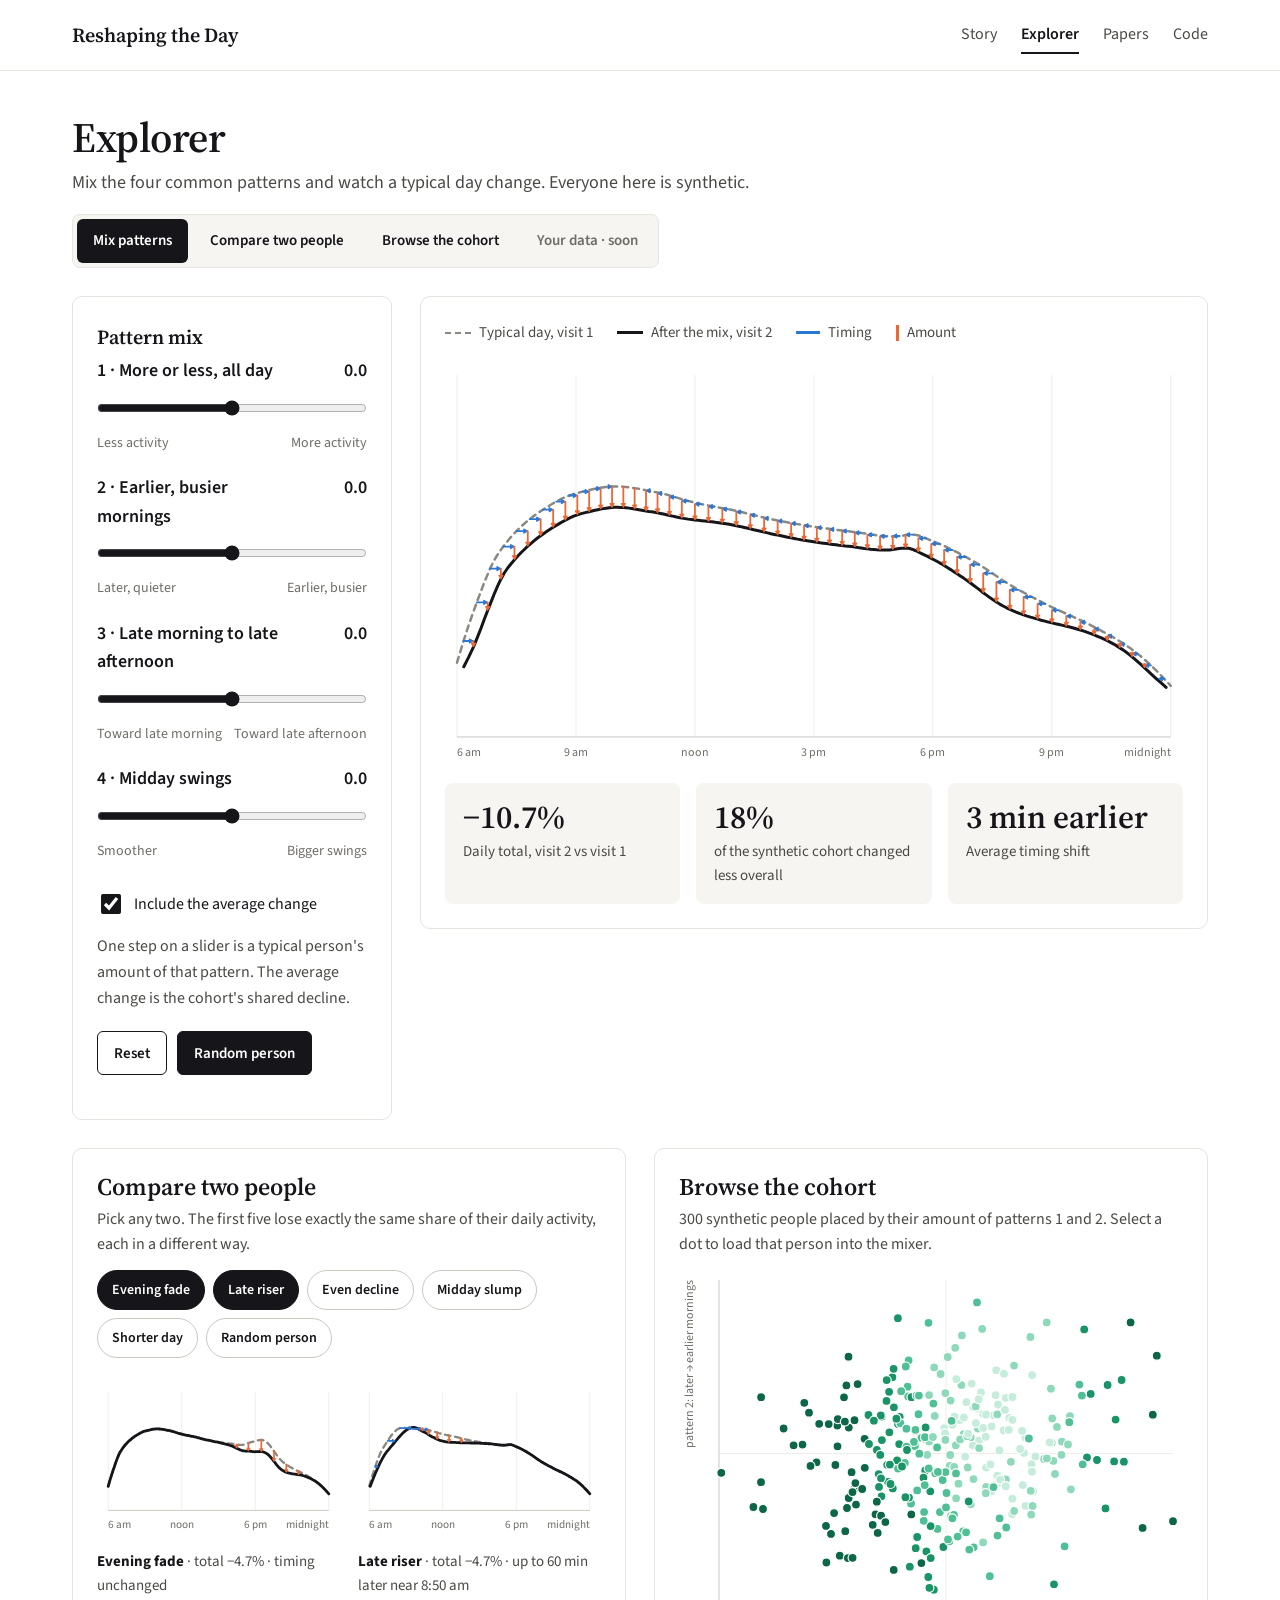
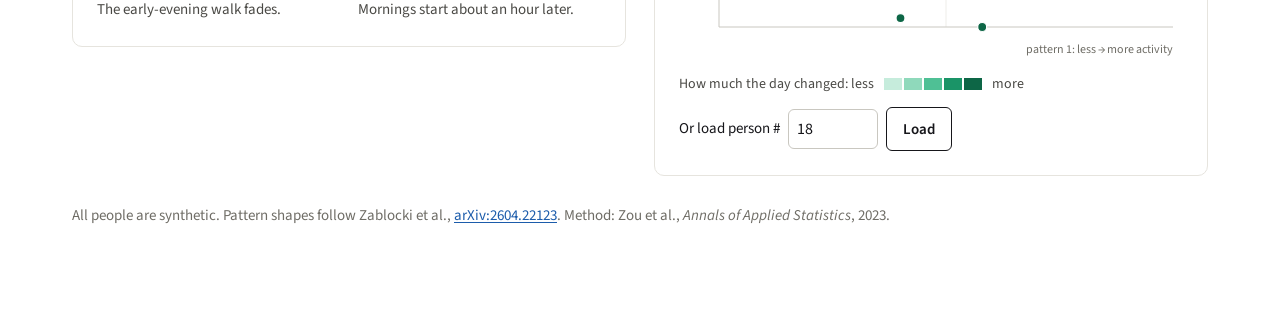
==== explorer.html @ 2de6e2a2 "First version of Reshaping the Day Story page (three ideas: timing vs amount, shared patterns, link " ====
<!doctype html>
<html lang="en">
<head>
<meta charset="utf-8">
<meta name="viewport" content="width=device-width, initial-scale=1, viewport-fit=cover">
<meta name="claude:viewport-fit-sides" content="cover">
<title>Explorer · Reshaping the Day</title>
<meta name="description" content="Mix the common patterns of change in daily activity and watch a typical day reshape.">
<link rel="preconnect" href="https://fonts.googleapis.com">
<link rel="preconnect" href="https://fonts.gstatic.com" crossorigin>
<link rel="stylesheet" href="https://fonts.googleapis.com/css2?family=Source+Serif+4:opsz,wght@8..60,400;8..60,600&family=Source+Sans+3:wght@400;600&display=swap">
<link rel="stylesheet" href="assets/css/site.css">
<script src="assets/js/engine.js" defer></script>
<script src="assets/js/charts.js" defer></script>
<script src="assets/js/explorer.js" defer></script>
</head>
<body>
<a class="skip" href="#main">Skip to content</a>
<header class="site-header">
  <nav class="wrap site-nav" aria-label="Main">
    <a class="wordmark" href="index.html">Reshaping the Day</a>
    <div class="nav-links">
      <a href="index.html">Story</a>
      <a href="explorer.html" aria-current="page">Explorer</a>
      <a href="index.html#papers">Papers</a>
      <a href="https://github.com/jingjingz/PA_change">Code</a>
    </div>
  </nav>
</header>

<main id="main" class="wrap" style="padding-top: 44px; padding-bottom: 72px">
  <div style="display: flex; flex-wrap: wrap; justify-content: space-between; align-items: flex-end; gap: 16px">
    <div style="min-width: 0">
      <h1 style="font-size: clamp(34px, 4vw, 42px)">Explorer</h1>
      <p class="body" style="margin: 10px 0 0">Mix the four common patterns and watch a typical day change. Everyone here is synthetic.</p>
    </div>
    <nav class="tabs" aria-label="Explorer sections">
      <a href="#mix" aria-current="true">Mix patterns</a>
      <a href="#compare">Compare two people</a>
      <a href="#cohort">Browse the cohort</a>
      <span class="soon">Your data · soon</span>
    </nav>
  </div>

  <section id="mix" class="explorer-row" aria-label="Mix patterns">
    <form class="card controls" id="mixer" onsubmit="return false">
      <fieldset>
        <legend>Pattern mix</legend>
        <div class="slider">
          <div class="slider-head"><label for="p1">1 · More or less, all day</label><output for="p1" id="o1">0.0</output></div>
          <input id="p1" type="range" min="-3" max="3" step="0.1" value="0">
          <div class="ends" aria-hidden="true"><span>Less activity</span><span>More activity</span></div>
        </div>
        <div class="slider">
          <div class="slider-head"><label for="p2">2 · Earlier, busier mornings</label><output for="p2" id="o2">0.0</output></div>
          <input id="p2" type="range" min="-3" max="3" step="0.1" value="0">
          <div class="ends" aria-hidden="true"><span>Later, quieter</span><span>Earlier, busier</span></div>
        </div>
        <div class="slider">
          <div class="slider-head"><label for="p3">3 · Late morning to late afternoon</label><output for="p3" id="o3">0.0</output></div>
          <input id="p3" type="range" min="-3" max="3" step="0.1" value="0">
          <div class="ends" aria-hidden="true"><span>Toward late morning</span><span>Toward late afternoon</span></div>
        </div>
        <div class="slider">
          <div class="slider-head"><label for="p4">4 · Midday swings</label><output for="p4" id="o4">0.0</output></div>
          <input id="p4" type="range" min="-3" max="3" step="0.1" value="0">
          <div class="ends" aria-hidden="true"><span>Smoother</span><span>Bigger swings</span></div>
        </div>
      </fieldset>
      <label class="check"><input type="checkbox" id="avg" checked>Include the average change</label>
      <p class="small" style="margin: -12px 0 0">One step on a slider is a typical person's amount of that pattern. The average change is the cohort's shared decline.</p>
      <div style="display: flex; gap: 10px; flex-wrap: wrap">
        <button type="button" class="btn btn-small" id="reset">Reset</button>
        <button type="button" class="btn btn-small btn-primary" id="random">Random person</button>
      </div>
      <p class="small" id="loaded" aria-live="polite" style="margin: 0"></p>
    </form>

    <section class="card result" aria-label="Result">
      <ul class="legend" style="margin: 0">
        <li><span class="sw sw-v1" aria-hidden="true"></span>Typical day, visit 1</li>
        <li><span class="sw sw-v2" aria-hidden="true"></span>After the mix, visit 2</li>
        <li><span class="sw sw-timing" aria-hidden="true"></span>Timing</li>
        <li><span class="sw sw-amount" aria-hidden="true"></span>Amount</li>
      </ul>
      <div id="mix-chart"></div>
      <div class="stats" aria-live="polite">
        <div class="stat"><div class="v" id="s-total">0%</div><div class="k">Daily total, visit 2 vs visit 1</div></div>
        <div class="stat"><div class="v" id="s-energy">–</div><div class="k" id="s-energy-k">How much the day changed</div></div>
        <div class="stat"><div class="v" id="s-shift">–</div><div class="k">Average timing shift</div></div>
      </div>
    </section>
  </section>

  <div class="explorer-row">
    <section id="compare" class="card" style="flex: 1 1 460px; min-width: 0" aria-labelledby="compare-title">
      <h2 id="compare-title" style="font-size: 24px">Compare two people</h2>
      <p class="small" style="margin: 6px 0 0">Pick any two. The first five lose exactly the same share of their daily activity, each in a different way.</p>
      <div class="chips" id="chips" role="group" aria-label="People to compare"></div>
      <div class="compare-grid" id="compare-grid"></div>
    </section>

    <section id="cohort" class="card" style="flex: 1 1 460px; min-width: 0" aria-labelledby="cohort-title">
      <h2 id="cohort-title" style="font-size: 24px">Browse the cohort</h2>
      <p class="small" style="margin: 6px 0 12px">300 synthetic people placed by their amount of patterns 1 and 2. Select a dot to load that person into the mixer.</p>
      <div id="scatter"></div>
      <div class="scale" aria-hidden="true">
        <span>How much the day changed: less</span>
        <span style="display: flex; gap: 2px"><span class="s" style="background: var(--change-1)"></span><span class="s" style="background: var(--change-2)"></span><span class="s" style="background: var(--change-3)"></span><span class="s" style="background: var(--change-4)"></span><span class="s" style="background: var(--change-5)"></span></span>
        <span>more</span>
      </div>
      <form class="pick" id="pick" onsubmit="return false">
        <label for="pick-id">Or load person #</label>
        <input id="pick-id" type="number" min="1" max="300" value="18" inputmode="numeric">
        <button type="submit" class="btn btn-small">Load</button>
      </form>
    </section>
  </div>

  <p class="small" style="margin-top: 28px">All people are synthetic. Pattern shapes follow Zablocki et al., <a href="https://arxiv.org/abs/2604.22123">arXiv:2604.22123</a>. Method: Zou et al., <em>Annals of Applied Statistics</em>, 2023.</p>
</main>
</body>
</html>
---- assets/css/site.css ----
/* Reshaping the Day: Journal style. Tokens mirror the "Reshaping the Day — Journal" design system. */
:root {
  color-scheme: light;
  --ground: #ffffff;
  --panel: #f6f5f2;
  --ink: #16161a;
  --ink-secondary: #4a4945;
  --ink-muted: #6f6d66;
  --hairline: #e6e4de;
  --gridline: #eeede9;
  --axis: #c9c7c0;
  --visit-1: #8a8880;
  --visit-2: var(--ink);
  --push: #55545a;
  --timing: #2a78d6;
  --amount: #eb6834;
  --change-1: #c6ecdc; --change-2: #8fd9bb; --change-3: #4fc095; --change-4: #1a9467; --change-5: #0d6646;
  --link: #1c5cab;
  --link-hover: #104281;
  --band-dark: #16161a;
  --band-ink: #f2f1ee;
  --band-muted: #b9b7b0;
  --band-line: #3a3a3e;
  --band-text: #d9d7d1;
  --band-link: #b7d3f6;
  --font-serif: "Source Serif 4", Georgia, serif;
  --font-sans: "Source Sans 3", system-ui, -apple-system, "Segoe UI", sans-serif;
  --radius-sm: 6px;
  --radius-md: 10px;
  --gutter: 32px;
}
@media (prefers-color-scheme: dark) {
  :root:not([data-theme="light"]) {
    color-scheme: dark;
    --ground: #121214; --panel: #1c1c1f; --ink: #f2f1ee; --ink-secondary: #c9c7c0; --ink-muted: #9a988f;
    --hairline: #2e2e32; --gridline: #26262a; --axis: #3a3a3e; --visit-1: #8f8d86; --push: #b4b2ab;
    --timing: #3987e5; --amount: #d95926;
    --change-1: #0f3d2c; --change-2: #146b4c; --change-3: #1a9467; --change-4: #4fc095; --change-5: #8fd9bb;
    --link: #86b6ef; --link-hover: #b7d3f6; --band-dark: #1c1c1f;
  }
}
:root[data-theme="dark"] {
  color-scheme: dark;
  --ground: #121214; --panel: #1c1c1f; --ink: #f2f1ee; --ink-secondary: #c9c7c0; --ink-muted: #9a988f;
  --hairline: #2e2e32; --gridline: #26262a; --axis: #3a3a3e; --visit-1: #8f8d86; --push: #b4b2ab;
  --timing: #3987e5; --amount: #d95926;
  --change-1: #0f3d2c; --change-2: #146b4c; --change-3: #1a9467; --change-4: #4fc095; --change-5: #8fd9bb;
  --link: #86b6ef; --link-hover: #b7d3f6; --band-dark: #1c1c1f;
}

* { box-sizing: border-box; }
html { -webkit-text-size-adjust: 100%; }
body {
  margin: 0; background: var(--ground); color: var(--ink);
  font-family: var(--font-sans); font-size: 18px; line-height: 1.6;
}
a { color: var(--link); text-underline-offset: 2px; }
a:hover { color: var(--link-hover); }
:focus-visible { outline: 3px solid var(--timing); outline-offset: 2px; border-radius: 2px; }
img, svg { display: block; max-width: 100%; }
.wrap { max-width: 1200px; margin: 0 auto; padding-left: max(var(--gutter), env(safe-area-inset-left, 0px)); padding-right: max(var(--gutter), env(safe-area-inset-right, 0px)); }
.skip { position: absolute; left: -9999px; }
.skip:focus { left: 16px; top: 12px; background: var(--ground); padding: 8px 12px; z-index: 10; }

/* ---------------- header */
.site-header { border-bottom: 1px solid var(--hairline); }
.site-nav { display: flex; flex-wrap: wrap; align-items: center; justify-content: space-between; gap: 12px 24px; padding-top: 16px; padding-bottom: 16px; }
.wordmark { font-family: var(--font-serif); font-weight: 600; font-size: 20px; color: var(--ink); text-decoration: none; }
.nav-links { display: flex; flex-wrap: wrap; gap: 4px 24px; font-size: 16px; }
.nav-links a { color: var(--ink-secondary); text-decoration: none; padding: 6px 0; }
.nav-links a[aria-current="page"] { color: var(--ink); font-weight: 600; box-shadow: inset 0 -2px 0 var(--ink); }
.nav-links a:hover { color: var(--ink); }

/* ---------------- type */
.kicker { margin: 0 0 12px; font-size: 14px; line-height: 20px; letter-spacing: 0.12em; text-transform: uppercase; color: var(--ink-muted); font-weight: 600; }
h1, h2, h3 { font-family: var(--font-serif); font-weight: 600; margin: 0; }
h1 { font-size: clamp(40px, 6vw, 64px); line-height: 1.06; letter-spacing: -0.01em; }
h2 { font-size: clamp(30px, 4vw, 42px); line-height: 1.15; }
h3 { font-size: 22px; line-height: 1.3; }
.lede { font-size: 21px; line-height: 1.55; color: var(--ink-secondary); max-width: 700px; margin: 22px 0 0; }
.body { color: var(--ink-secondary); max-width: 680px; }
.pull { font-family: var(--font-serif); font-size: 22px; line-height: 1.5; max-width: 700px; margin: 36px 0 0; }
.caption { font-size: 15px; line-height: 1.45; color: var(--ink-muted); margin: 10px 0 0; max-width: 780px; }
.small { font-size: 15px; color: var(--ink-muted); }

/* ---------------- sections */
.hero { padding-top: 64px; padding-bottom: 56px; }
.chapter { padding-top: 80px; padding-bottom: 80px; }
.band { background: var(--panel); border-top: 1px solid var(--hairline); border-bottom: 1px solid var(--hairline); }
.band-dark { background: var(--band-dark); color: var(--band-ink); }
.band-dark .kicker { color: var(--band-muted); }
.band-dark .body, .band-dark p { color: var(--band-text); }
.band-dark a { color: var(--band-link); }
.band-dark .card { border-color: var(--band-line); background: transparent; }
.band-dark .card p { color: var(--band-text); }

/* ---------------- buttons and controls */
.actions { display: flex; flex-wrap: wrap; gap: 14px; margin-top: 32px; }
.btn {
  display: inline-flex; align-items: center; justify-content: center; gap: 8px; min-height: 48px; padding: 0 22px;
  border-radius: var(--radius-sm); font: 600 17px var(--font-sans); text-decoration: none; cursor: pointer;
  border: 1.5px solid var(--ink); background: var(--ground); color: var(--ink);
}
.btn-primary { background: var(--ink); color: var(--ground); }
.btn:hover { filter: brightness(0.94); color: inherit; }
.btn-primary:hover { color: var(--ground); }
.btn-small { min-height: 44px; padding: 0 16px; font-size: 15px; }
.btn-ghost { border-color: var(--hairline); }
.segmented { display: inline-flex; border: 1.5px solid var(--ink); border-radius: var(--radius-sm); overflow: hidden; margin-top: 28px; }
.segmented button {
  min-height: 44px; padding: 0 20px; border: 0; background: var(--ground); color: var(--ink);
  font: 600 16px var(--font-sans); cursor: pointer;
}
.segmented button[aria-pressed="true"] { background: var(--ink); color: var(--ground); }

/* ---------------- legends */
.legend { display: flex; flex-wrap: wrap; gap: 8px 24px; font-size: 15px; color: var(--ink-secondary); margin: 0 0 10px; padding: 0; list-style: none; }
.legend li { display: flex; align-items: center; gap: 8px; }
.sw { display: inline-block; width: 26px; height: 0; }
.sw-v1 { border-top: 2.5px dashed var(--visit-1); }
.sw-v2 { border-top: 3px solid var(--visit-2); }
.sw-push { width: 22px; border-top: 1.5px solid var(--push); }
.sw-typ { border-top: 1.5px solid var(--axis); }
.sw-timing { width: 24px; border-top: 3px solid var(--timing); }
.sw-amount { width: 3px; height: 16px; background: var(--amount); }

/* ---------------- cards and grids */
.card { background: var(--ground); border: 1px solid var(--hairline); border-radius: var(--radius-md); padding: 24px; min-width: 0; }
.grid-2 { display: grid; grid-template-columns: repeat(auto-fit, minmax(min(100%, 440px), 1fr)); gap: 24px; }
.split { display: flex; flex-wrap: wrap; gap: 40px; align-items: flex-start; }
.split > .text { flex: 1 1 340px; min-width: 0; }
.split > .fig { flex: 1.4 1 480px; min-width: 0; margin: 0; }
.card-head { display: flex; justify-content: space-between; align-items: baseline; gap: 12px; flex-wrap: wrap; }
.card-head .share { font-size: 15px; color: var(--ink-muted); white-space: nowrap; }
.card p { margin: 10px 0 0; font-size: 16px; color: var(--ink-secondary); }
.card .sub { margin: 2px 0 10px; font-size: 16px; color: var(--ink-muted); }

/* ---------------- charts */
.chart { position: relative; width: 100%; }
.chart svg { overflow: visible; touch-action: pan-y; }
.chart .grid { stroke: var(--gridline); stroke-width: 1; }
.chart .axis { stroke: var(--axis); stroke-width: 1; }
.chart .tick { fill: var(--ink-muted); font: 12px var(--font-sans); }
.chart .v1 { fill: none; stroke: var(--visit-1); stroke-width: 2.5; stroke-dasharray: 6 5; stroke-linecap: round; }
.chart .v2 { fill: none; stroke: var(--visit-2); stroke-width: 3; stroke-linejoin: round; stroke-linecap: round; }
.chart .typ { fill: none; stroke: var(--axis); stroke-width: 1.5; }
.chart .a-push { stroke: var(--push); fill: var(--push); }
.chart .a-timing { stroke: var(--timing); fill: var(--timing); }
.chart .a-amount { stroke: var(--amount); fill: var(--amount); }
.chart .cross { stroke: var(--ink-muted); stroke-width: 1; stroke-dasharray: 2 3; }
.chart .dot-v1 { fill: var(--ground); stroke: var(--visit-1); stroke-width: 2; }
.chart .dot-v2 { fill: var(--visit-2); stroke: var(--ground); stroke-width: 2; }
.chart .hit { fill: transparent; cursor: crosshair; }
.tooltip {
  position: absolute; pointer-events: none; z-index: 5; min-width: 150px; max-width: 240px;
  background: var(--ground); color: var(--ink); border: 1px solid var(--hairline); border-radius: 8px;
  box-shadow: 0 4px 14px rgba(0,0,0,0.12); padding: 8px 10px; font-size: 14px; line-height: 1.4;
}
.tooltip strong { display: block; font-size: 14px; }
.tooltip .t-timing::before, .tooltip .t-amount::before { content: ""; display: inline-block; margin-right: 6px; vertical-align: middle; }
.tooltip .t-timing::before { width: 12px; border-top: 3px solid var(--timing); }
.tooltip .t-amount::before { width: 3px; height: 11px; background: var(--amount); }
.replay { margin-top: 10px; }

/* ---------------- total bars */
.bars { max-width: 760px; display: flex; flex-direction: column; gap: 22px; margin-top: 16px; }
.bar-row .bar-label { display: flex; justify-content: space-between; font-weight: 600; }
.bar-track { margin-top: 8px; height: 10px; background: var(--hairline); border-radius: 4px; position: relative; }
.bar-fill { height: 10px; background: var(--ink); border-radius: 4px; }

/* ---------------- explorer */
.tabs { display: flex; flex-wrap: wrap; gap: 6px; background: var(--panel); border: 1px solid var(--hairline); border-radius: 8px; padding: 4px; }
.tabs a { display: inline-flex; align-items: center; min-height: 44px; padding: 0 16px; border-radius: 6px; color: var(--ink); text-decoration: none; font-weight: 600; font-size: 15px; }
.tabs a[aria-current="true"] { background: var(--ink); color: var(--ground); }
.tabs .soon { color: var(--ink-muted); font-weight: 600; font-size: 15px; padding: 0 16px; display: inline-flex; align-items: center; min-height: 44px; }
.explorer-row { display: flex; flex-wrap: wrap; gap: 28px; margin-top: 28px; align-items: flex-start; }
.controls { flex: 1 1 320px; max-width: 400px; min-width: 0; display: flex; flex-direction: column; gap: 20px; }
.controls fieldset { border: 0; margin: 0; padding: 0; display: flex; flex-direction: column; gap: 20px; }
.controls legend { font-family: var(--font-serif); font-weight: 600; font-size: 20px; margin-bottom: 4px; padding: 0; }
.result { flex: 999 1 560px; min-width: 0; display: flex; flex-direction: column; gap: 16px; }
.slider-head { display: flex; justify-content: space-between; align-items: baseline; gap: 8px; }
.slider-head label { font-weight: 600; }
.slider-head output { font-variant-numeric: tabular-nums; font-weight: 600; min-width: 3.2em; text-align: right; }
.slider input[type="range"] { width: 100%; accent-color: var(--ink); margin: 8px 0 2px; min-height: 28px; }
.slider .ends { display: flex; justify-content: space-between; font-size: 14px; color: var(--ink-muted); }
.check { display: flex; align-items: center; gap: 10px; font-size: 16px; min-height: 44px; }
.check input { width: 20px; height: 20px; accent-color: var(--ink); }
.stats { display: grid; grid-template-columns: repeat(auto-fit, minmax(min(100%, 190px), 1fr)); gap: 16px; }
.stat { background: var(--panel); border-radius: 8px; padding: 16px 18px; }
.stat .v { font-family: var(--font-serif); font-size: 32px; font-weight: 600; line-height: 1.15; font-variant-numeric: tabular-nums; }
.stat .k { font-size: 15px; color: var(--ink-secondary); margin-top: 4px; }
.chips { display: flex; flex-wrap: wrap; gap: 8px; margin: 12px 0 16px; }
.chip {
  min-height: 40px; padding: 0 14px; border: 1.5px solid var(--axis); border-radius: 999px; background: var(--ground);
  color: var(--ink); font: 600 14px var(--font-sans); cursor: pointer;
}
.chip[aria-pressed="true"] { background: var(--ink); border-color: var(--ink); color: var(--ground); }
.compare-grid { display: grid; grid-template-columns: repeat(auto-fit, minmax(min(100%, 240px), 1fr)); gap: 18px; }
.compare-grid figcaption { font-size: 15px; margin-top: 6px; color: var(--ink-secondary); }
.compare-grid figcaption strong { color: var(--ink); }
.scatter .pt { stroke: var(--ground); stroke-width: 1.2; cursor: pointer; }
.scatter .pt.c1 { fill: var(--change-1); } .scatter .pt.c2 { fill: var(--change-2); } .scatter .pt.c3 { fill: var(--change-3); }
.scatter .pt.c4 { fill: var(--change-4); } .scatter .pt.c5 { fill: var(--change-5); }
.scatter .sel { fill: none; stroke: var(--ink); stroke-width: 2; }
.scale { display: flex; align-items: center; gap: 10px; font-size: 14px; color: var(--ink-secondary); margin-top: 10px; flex-wrap: wrap; }
.scale span.s { display: inline-block; width: 18px; height: 12px; }
.pick { display: flex; flex-wrap: wrap; gap: 8px; align-items: center; margin-top: 12px; font-size: 15px; }
.pick input { width: 90px; min-height: 40px; font: 16px var(--font-sans); padding: 0 8px; border: 1px solid var(--axis); border-radius: 6px; background: var(--ground); color: var(--ink); }

/* ---------------- footer */
.site-footer { border-top: 1px solid var(--hairline); }
.site-footer .wrap { display: flex; flex-wrap: wrap; gap: 40px; padding-top: 56px; padding-bottom: 72px; font-size: 16px; color: var(--ink-secondary); }
.site-footer h2 { font-size: 22px; margin-bottom: 10px; }
.site-footer p { margin: 0 0 8px; }
.site-footer .col { flex: 1 1 320px; min-width: 0; }
.site-footer .col-wide { flex: 2 1 480px; min-width: 0; }

@media (max-width: 640px) {
  :root { --gutter: 16px; }
  body { font-size: 17px; }
  .hero { padding-top: 36px; padding-bottom: 36px; }
  .chapter { padding-top: 48px; padding-bottom: 48px; }
  .lede { font-size: 18px; }
  .card { padding: 16px; }
  .pull { font-size: 19px; }
  .actions .btn { flex: 1 1 100%; }
  .result { order: -1; }
  .controls { max-width: none; }
}
@media (prefers-reduced-motion: reduce) { * { scroll-behavior: auto !important; } }
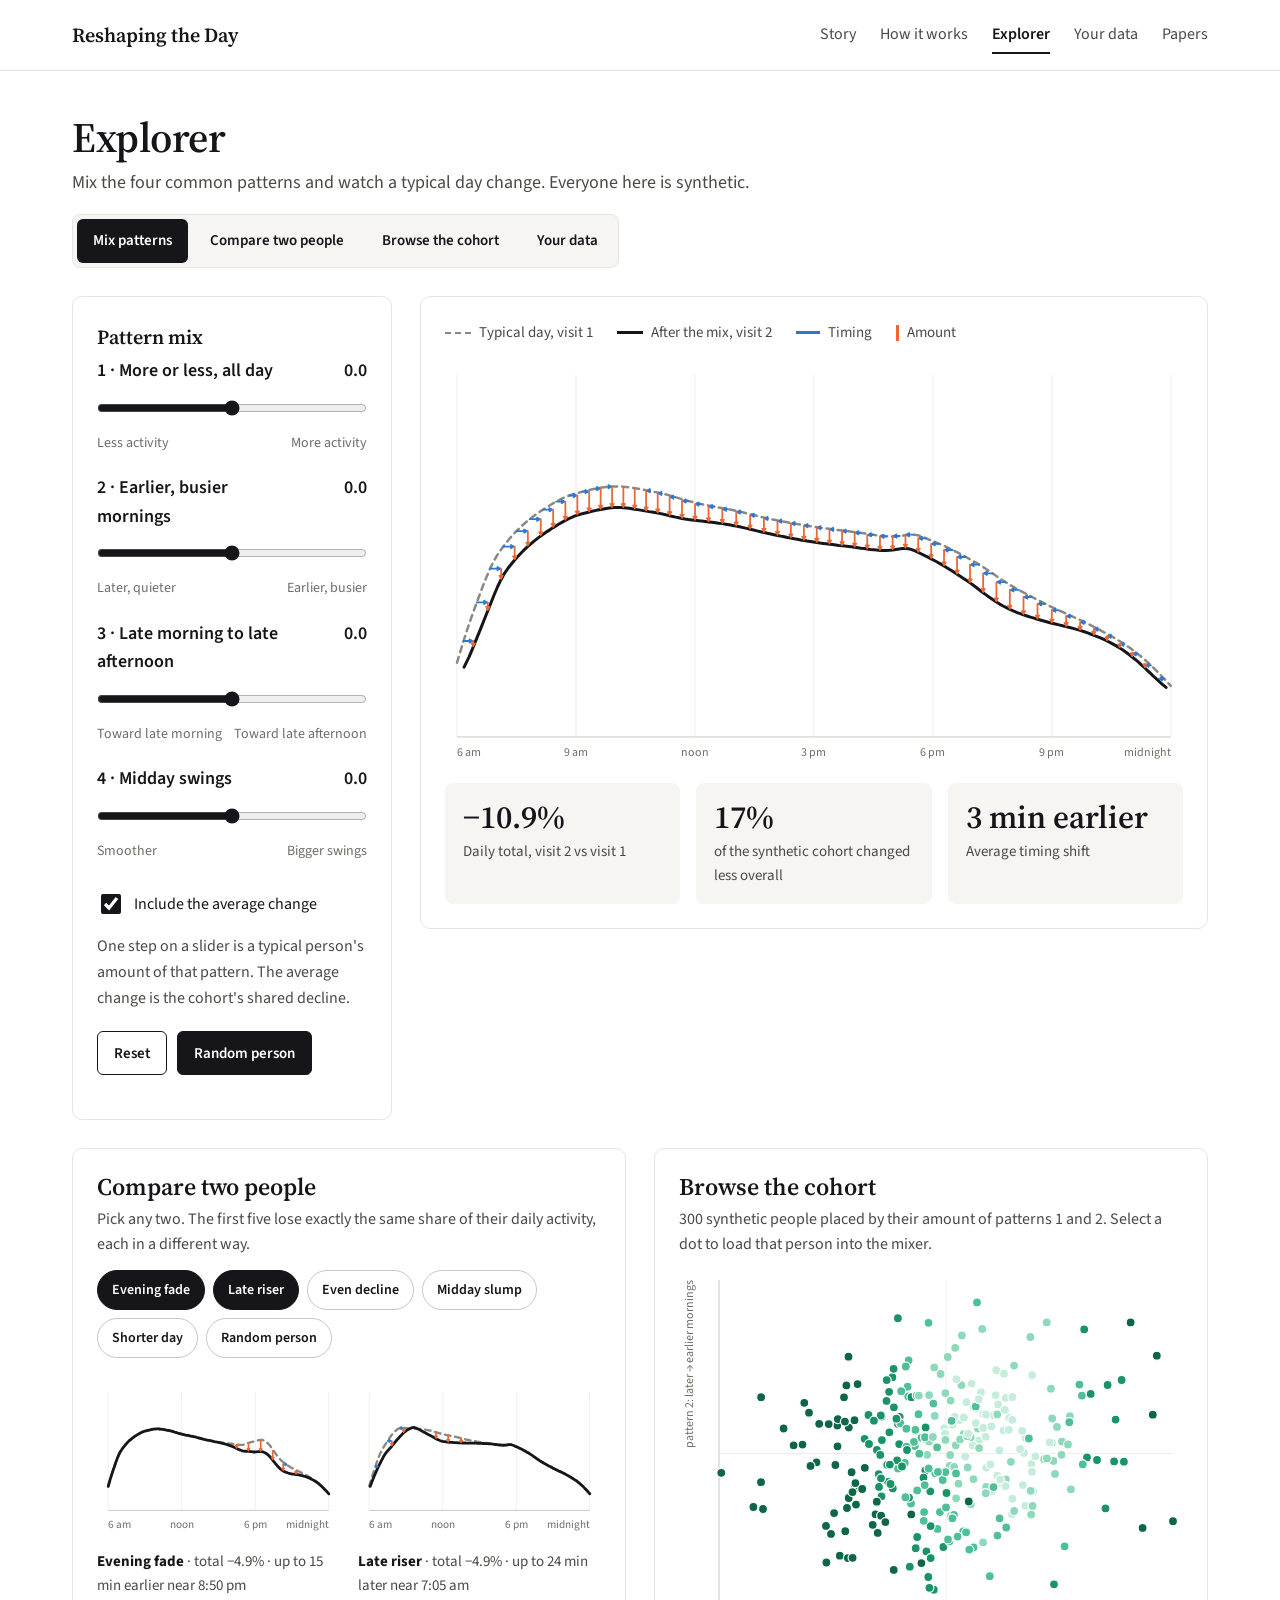
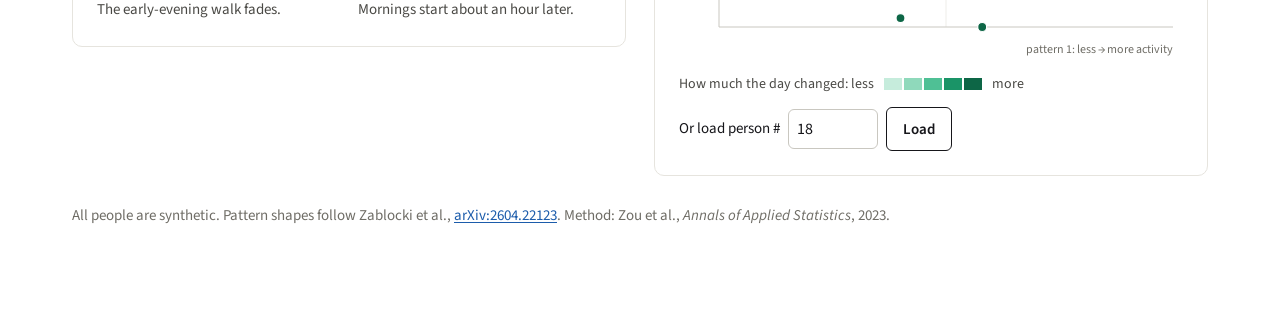
==== commit 9b093f6f: "Add How it works, Try your own data, and the chapter 3 graphics - Chapter 3: two direction-only grap" ====
--- a/explorer.html
+++ b/explorer.html
@@ -21,9 +21,10 @@
     <a class="wordmark" href="index.html">Reshaping the Day</a>
     <div class="nav-links">
       <a href="index.html">Story</a>
+      <a href="method.html">How it works</a>
       <a href="explorer.html" aria-current="page">Explorer</a>
+      <a href="yourdata.html">Your data</a>
       <a href="index.html#papers">Papers</a>
-      <a href="https://github.com/jingjingz/PA_change">Code</a>
     </div>
   </nav>
 </header>
@@ -38,7 +39,7 @@
       <a href="#mix" aria-current="true">Mix patterns</a>
       <a href="#compare">Compare two people</a>
       <a href="#cohort">Browse the cohort</a>
-      <span class="soon">Your data · soon</span>
+      <a href="yourdata.html">Your data</a>
     </nav>
   </div>
 
--- a/assets/css/site.css
+++ b/assets/css/site.css
@@ -93,6 +93,17 @@
 .band-dark a { color: var(--band-link); }
 .band-dark .card { border-color: var(--band-line); background: transparent; }
 .band-dark .card p { color: var(--band-text); }
+.schem { margin-top: 16px; }
+.schem svg { overflow: visible; }
+.schem .s-axis { stroke: var(--band-muted); stroke-width: 1; }
+.schem .s-lab { fill: var(--band-muted); font: 13px var(--font-sans); }
+.schem .s-band { fill: var(--band-ink); fill-opacity: 0.10; stroke: none; }
+.schem .s-line { fill: none; stroke: var(--band-ink); stroke-width: 3; stroke-linecap: round; }
+.schem .s-line-2 { fill: none; stroke: var(--band-muted); stroke-width: 2.5; stroke-dasharray: 7 6; stroke-linecap: round; }
+.schem .s-end { fill: var(--band-ink); font: 600 13px var(--font-sans); }
+.schem .s-end-2 { fill: var(--band-muted); font: 600 13px var(--font-sans); }
+.schem .s-day { fill: none; stroke: var(--band-ink); stroke-width: 1.8; }
+.schem .s-day-base { fill: none; stroke: var(--band-muted); stroke-width: 1.2; stroke-dasharray: 3 3; }
 
 /* ---------------- buttons and controls */
 .actions { display: flex; flex-wrap: wrap; gap: 14px; margin-top: 32px; }
@@ -228,3 +239,53 @@
   .controls { max-width: none; }
 }
 @media (prefers-reduced-motion: reduce) { * { scroll-behavior: auto !important; } }
+
+/* ---------------- how it works */
+.steps { list-style: none; counter-reset: step; display: flex; flex-wrap: wrap; gap: 10px; padding: 0; margin: 32px 0 0; }
+.steps li { counter-increment: step; }
+.steps a {
+  display: inline-flex; align-items: center; gap: 10px; min-height: 44px; padding: 0 16px 0 10px;
+  border: 1px solid var(--hairline); border-radius: 999px; color: var(--ink); text-decoration: none; font-weight: 600; font-size: 16px;
+}
+.steps a::before {
+  content: counter(step); display: inline-flex; align-items: center; justify-content: center; width: 26px; height: 26px;
+  border-radius: 50%; background: var(--ink); color: var(--ground); font-size: 14px;
+}
+.steps a:hover { border-color: var(--ink); color: var(--ink); }
+.facts { list-style: none; padding: 0; margin: 24px 0 0; display: grid; gap: 8px; font-size: 16px; color: var(--ink-secondary); }
+.facts strong { display: inline-block; min-width: 110px; color: var(--ink); }
+.checklist { margin: 12px 0 0; padding-left: 20px; font-size: 16px; color: var(--ink-secondary); display: grid; gap: 8px; }
+.frames { display: grid; grid-template-columns: repeat(auto-fit, minmax(min(100%, 230px), 1fr)); gap: 16px; margin-top: 28px; }
+.frames figure { margin: 0; }
+.frames figcaption { font-size: 14px; color: var(--ink-muted); margin-top: 4px; }
+.diffbar-pos { fill: var(--ink-secondary); }
+.diffbar-neg { fill: var(--ink-secondary); fill-opacity: 0.45; }
+.zero { stroke: var(--ink-muted); stroke-width: 1; }
+.mixbar { fill: var(--ink); }
+.mixlab { fill: var(--ink-secondary); font: 15px var(--font-sans); }
+.mixval { fill: var(--ink); font: 600 15px var(--font-sans); font-variant-numeric: tabular-nums; }
+.raw { fill: none; stroke: var(--axis); stroke-width: 1; stroke-opacity: 0.55; }
+.avg { fill: none; stroke: var(--visit-1); stroke-width: 1.8; stroke-dasharray: 5 4; }
+.smooth { fill: none; stroke: var(--visit-2); stroke-width: 3; }
+
+/* ---------------- your data */
+.file { display: block; margin-top: 8px; font: 16px var(--font-sans); color: var(--ink); max-width: 100%; }
+.file::file-selector-button {
+  min-height: 40px; padding: 0 14px; margin-right: 12px; border: 1.5px solid var(--ink); border-radius: var(--radius-sm);
+  background: var(--ground); color: var(--ink); font: 600 15px var(--font-sans); cursor: pointer;
+}
+.progress { height: 8px; background: var(--hairline); border-radius: 4px; overflow: hidden; }
+.progress-bar { height: 8px; width: 0; background: var(--ink); transition: width 0.2s ease; }
+.warn { margin: 10px 0 0; font-size: 15px; color: var(--ink); padding: 8px 12px; border-radius: 6px; background: var(--panel); border: 1px solid var(--hairline); }
+.mixrows { display: grid; gap: 14px; margin-top: 8px; }
+.mixrow { display: grid; grid-template-columns: minmax(0, 1fr) 46px; grid-template-areas: "label label" "track val"; gap: 4px 10px; align-items: center; }
+.mixrow-label { grid-area: label; font-size: 15px; color: var(--ink-secondary); }
+.mixrow-track { grid-area: track; position: relative; height: 16px; }
+.mixrow-zero { position: absolute; left: 50%; top: -3px; bottom: -3px; border-left: 1px solid var(--ink-muted); }
+.mixrow-bar { position: absolute; top: 0; height: 16px; background: var(--ink); border-radius: 2px; }
+.mixrow-val { grid-area: val; font-weight: 600; font-variant-numeric: tabular-nums; text-align: right; }
+code { font-size: 0.92em; background: var(--panel); padding: 1px 5px; border-radius: 4px; }
+@media (prefers-reduced-motion: reduce) { .progress-bar { transition: none; } }
+.band-1 { fill: var(--visit-1); fill-opacity: 0.14; stroke: none; }
+.band-2 { fill: var(--ink); fill-opacity: 0.08; stroke: none; }
+.sw-band { width: 22px; height: 12px; background: var(--visit-1); opacity: 0.3; border-radius: 2px; }
